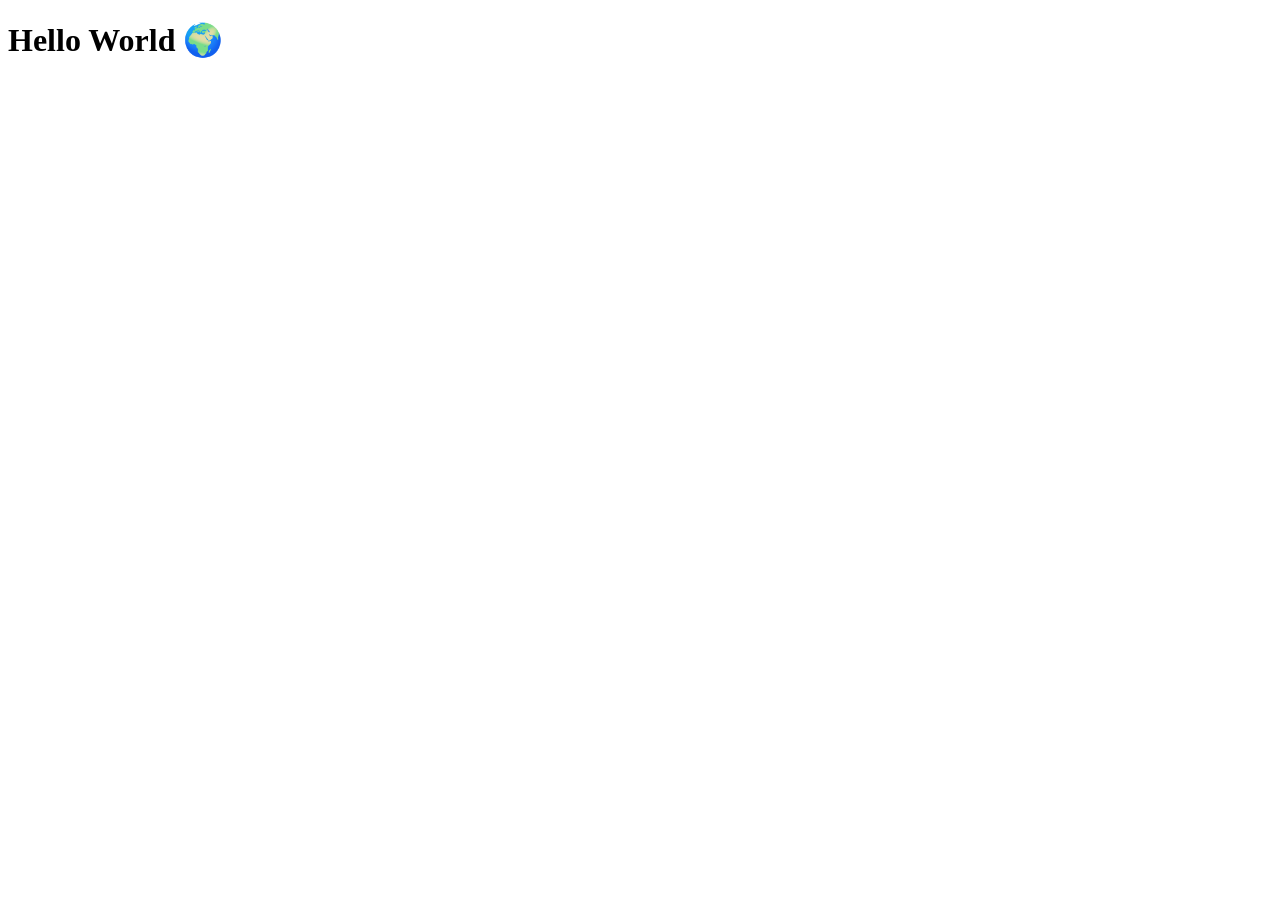
==== index.html @ 01136534 "first commit" ====
<!DOCTYPE html>
<html lang="en">
<head>
  <meta charset="UTF-8" />
  <meta name="viewport" content="width=device-width, initial-scale=1.0" />
  <title>My Web Project</title>
  <link rel="stylesheet" href="style.css" />
</head>
<body>
  <h1>Hello World 🌍</h1>
  <script src="script.js"></script>
</body>
</html>
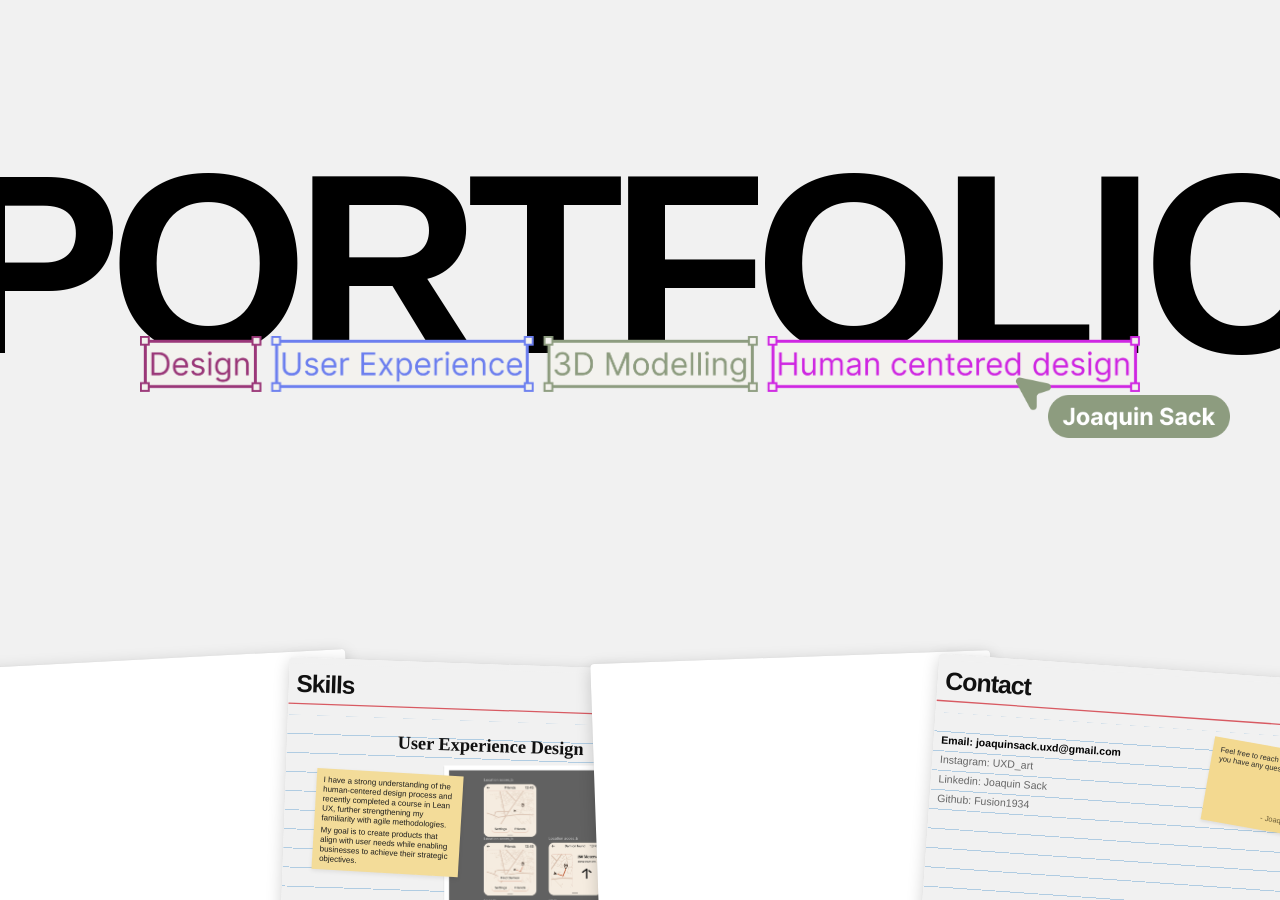
==== commit cd5eed7b: "index added" ====
--- a/index.html
+++ b/index.html
@@ -1,13 +1,68 @@
 <!DOCTYPE html>
 <html lang="en">
+
 <head>
-  <meta charset="UTF-8" />
-  <meta name="viewport" content="width=device-width, initial-scale=1.0" />
-  <title>My Web Project</title>
-  <link rel="stylesheet" href="style.css" />
+    <meta charset="UTF-8" />
+    <meta name="viewport" content="width=device-width, initial-scale=1.0" />
+    <title>Portfolio - Joaquin Sack</title>
+    <link rel="stylesheet" href="Style/style_base.css" />
+    <link rel="stylesheet" href="Style/style_start.css" />
 </head>
-<body>
-  <h1>Hello World 🌍</h1>
-  <script src="script.js"></script>
+
+<body class="start-body">
+    <main class="page start-page">
+        <div class="hero-container">
+            <h1 class="hero-title">PORTFOLIO</h1>
+            <div class="tags-container">
+                <!-- We use the Labels.png for the skill tags -->
+                <img src="Image/Labels.png" alt="Design, User Experience, 3D Modelling, Human centered design labels"
+                    class="tags-image" />
+
+                <!-- Independent Cursor Element -->
+                <div class="custom-cursor-label">
+                    <img src="Image/Group 3.png" alt="Joaquin Sack cursor" class="cursor-image" />
+                </div>
+            </div>
+        </div>
+
+        <div class="cards-container">
+            <a href="#" class="preview-card card-work logo-item" aria-label="Work Projects">
+                <span class="logo-label">Work</span>
+                <div class="card-inner">
+                    <!-- Left blank as a placeholder for a future site preview -->
+                </div>
+            </a>
+
+            <a href="Skills.html" class="preview-card card-skills logo-item" aria-label="Skills">
+                <span class="logo-label">Skills</span>
+                <div class="card-inner">
+                    <div class="iframe-wrapper">
+                        <iframe src="Skills.html" tabindex="-1" scrolling="no" aria-hidden="true"></iframe>
+                        <div class="iframe-overlay"></div>
+                    </div>
+                </div>
+            </a>
+
+            <a href="#" class="preview-card card-about logo-item" aria-label="About Me">
+                <span class="logo-label">About Me</span>
+                <div class="card-inner">
+                    <!-- Left blank as a placeholder for a future site preview -->
+                </div>
+            </a>
+
+            <a href="Contact.html" class="preview-card card-contact logo-item" aria-label="Contact">
+                <span class="logo-label">Contact</span>
+                <div class="card-inner">
+                    <div class="iframe-wrapper">
+                        <iframe src="Contact.html" tabindex="-1" scrolling="no" aria-hidden="true"></iframe>
+                        <div class="iframe-overlay"></div>
+                    </div>
+                </div>
+            </a>
+        </div>
+    </main>
+    <script src="Script/hover.js"></script>
+    <script src="Script/script_start.js"></script>
 </body>
-</html>+
+</html>
--- a/Style/style_base.css
+++ b/Style/style_base.css
@@ -0,0 +1,227 @@
+:root {
+  --paper: #f1f1f1;
+  --line: #b0cce2;
+  --ink: #111111;
+  --muted: #666666;
+  --accent: #d85a62;
+  --note: #f3d990;
+  --rule-gap: 60px;
+  --rule-thickness: 3px;
+  --rules-start: 180px;
+  --after-header-gap: 80px;
+}
+
+* {
+  box-sizing: border-box;
+}
+
+.page {
+  min-height: 100vh;
+  position: relative;
+  padding: 18px 24px 80px;
+  isolation: isolate;
+}
+
+.page::before {
+  content: "";
+  position: absolute;
+  left: 0;
+  right: 0;
+  top: var(--rules-start);
+  bottom: 0;
+  z-index: 0;
+  background-image: repeating-linear-gradient(
+    to bottom,
+    transparent 0 calc(var(--rule-gap) - var(--rule-thickness)),
+    var(--line) calc(var(--rule-gap) - var(--rule-thickness)) var(--rule-gap)
+  );
+}
+
+body {
+  margin: 0;
+  min-height: 100vh;
+  font-family: "Inter", "SF Pro Text", "SF Pro Display", -apple-system, BlinkMacSystemFont, "Segoe UI", sans-serif;
+  color: var(--ink);
+  background-color: var(--paper);
+}
+
+.contact-list,
+.note {
+  position: relative;
+  z-index: 1;
+}
+
+.top-bar {
+  display: grid;
+  grid-template-columns: 1fr auto;
+  align-items: center;
+  row-gap: 18px;
+  width: 100vw;
+  margin: 0 calc(50% - 50vw);
+  position: sticky;
+  top: 0;
+  z-index: 60;
+  background: var(--paper);
+  padding: 10px 24px 0;
+  padding-bottom: 0;
+}
+
+.top-bar > h1 {
+  grid-column: 1;
+  grid-row: 1;
+  margin: 0;
+  margin-top: 10px;
+  font-family: "Sora", "Avenir Next", "Trebuchet MS", sans-serif;
+  font-size: clamp(3rem, 6vw, 5rem);
+  line-height: 1;
+  letter-spacing: -0.04em;
+  font-weight: 600;
+}
+
+.top-bar > .close-button {
+  grid-column: 2;
+  grid-row: 1;
+}
+
+.top-bar > .accent-line {
+  grid-column: 1 / -1;
+  grid-row: 2;
+}
+
+.page > .top-bar + * {
+  margin-top: var(--after-header-gap);
+}
+
+.accent-line {
+  height: 4px;
+  background: var(--accent);
+  width: 100vw;
+  margin: 0 calc(50% - 50vw) 0;
+  padding-bottom: 0;
+}
+
+.close-button {
+  width: clamp(68px, 10vw, 96px);
+  aspect-ratio: 1;
+  border: 0;
+  border-radius: 50%;
+  background: #dcdcdc;
+  position: relative;
+  cursor: pointer;
+}
+
+.close-button span {
+  position: absolute;
+  top: 50%;
+  left: 50%;
+  width: 46%;
+  height: 4px;
+  background: #000000;
+  border-radius: 999px;
+  transform-origin: center;
+}
+
+.close-button span:first-child {
+  transform: translate(-50%, -50%) rotate(45deg);
+}
+
+.close-button span:last-child {
+  transform: translate(-50%, -50%) rotate(-45deg);
+}
+
+.contact-list a {
+  text-decoration: none;
+  color: var(--muted);
+  font-size: clamp(1.7rem, 2.55vw, 3rem);
+  line-height: 1;
+}
+
+.contact-list a.primary {
+  color: #000000;
+  font-weight: 700;
+}
+
+.note {
+  width: min(300px, 76vw);
+  min-height: 260px;
+  padding: 24px;
+  background: var(--note);
+  box-shadow: 0 6px 10px rgba(0, 0, 0, 0.08);
+  display: flex;
+  flex-direction: column;
+  justify-content: space-between;
+  font-size: clamp(1.45rem, 1.6vw, 2rem);
+  color: #2a2a2a;
+}
+
+.note,
+.note-card {
+  cursor: grab;
+  touch-action: none;
+}
+
+.note.is-dragging,
+.note-card.is-dragging {
+  cursor: grabbing;
+  user-select: none;
+  z-index: 120 !important;
+}
+
+.note > p {
+  margin: 0;
+}
+
+.signature {
+  text-align: right;
+  margin: 18px 0 0;
+  color: #6e5f39;
+}
+
+@media (max-width: 700px) {
+  .top-bar {
+    width: 100vw;
+    margin: 0 calc(50% - 50vw);
+    padding: 6px 0 8px;
+    padding-left: 14px;
+    padding-right: 14px;
+    padding-bottom: 0;
+    align-items: center;
+    row-gap: 12px;
+  }
+
+  .top-bar > h1 {
+    margin-top: 0;
+  }
+
+  .close-button {
+    width: 64px;
+  }
+
+  .contact-list a {
+    font-size: clamp(1.2rem, 7vw, 1.9rem);
+  }
+
+  .note {
+    width: min(300px, 88vw);
+    padding: 20px;
+  }
+
+  .signature {
+    margin-top: 14px;
+  }
+  
+  :root {
+    --rule-gap: 60px;
+    --rules-start: 124px;
+    --after-header-gap: 80px;
+  }
+
+  .page {
+    padding: 16px 14px 48px;
+  }
+
+  .accent-line {
+    margin: 0 calc(50% - 50vw) 0;
+  }
+
+}
--- a/Style/style_start.css
+++ b/Style/style_start.css
@@ -0,0 +1,347 @@
+.start-body {
+  overflow: hidden;
+  /* Prevent scrolling on the start page */
+  background-color: var(--paper);
+}
+
+.start-page {
+  display: flex;
+  flex-direction: column;
+  justify-content: flex-start;
+  /* Move content up */
+  align-items: center;
+  min-height: 100vh;
+  padding: 18vh 0 0 0;
+  /* Add top padding to position it well */
+  position: relative;
+  overflow: hidden;
+}
+
+/* Base page lines override for start page: no lines or different lines?
+   The image shows lines but they are very faint or absent in the main area.
+   Let's keep the --paper background. */
+.start-page::before {
+  display: none;
+  /* The reference image doesn't show the notebook lines on the background, only on cards */
+}
+
+/* --- Hero Section --- */
+
+.hero-container {
+  position: relative;
+  display: flex;
+  justify-content: center;
+  align-items: center;
+  width: 100vw;
+  /* Take full viewport width */
+  margin-top: 0;
+  /* Removed negative margin since we use flex-start now */
+  z-index: 10;
+}
+
+.hero-title {
+  font-family: "Helvetica Neue", Helvetica, Arial, sans-serif;
+  font-size: min(20vw, 260px);
+  /* Smaller size so it doesn't spill unreadably */
+  font-weight: 900;
+  letter-spacing: -0.05em;
+  /* Relax tracking slightly */
+  margin: 0;
+  color: #000;
+  line-height: 0.8;
+  text-transform: uppercase;
+  z-index: 1;
+  text-align: center;
+  white-space: nowrap;
+  margin-left: -2vw;
+  /* Slight spillover */
+  margin-right: -2vw;
+}
+
+/* --- Tags --- */
+
+.tags-container {
+  position: absolute;
+  bottom: -25px;
+  /* Overlap the bottom of PORTFOLIO */
+  left: 50%;
+  transform: translateX(-50%);
+  display: flex;
+  z-index: 2;
+  align-items: center;
+  justify-content: center;
+  width: 100%;
+}
+
+.tags-image {
+  max-width: clamp(300px, 100vw, 1000px);
+  height: auto;
+  pointer-events: none;
+}
+
+/* --- Custom Cursor Label --- */
+
+.custom-cursor-label {
+  position: absolute;
+  right: clamp(-10px, 5vw, 50px);
+  bottom: -50px;
+  z-index: 20;
+}
+
+.cursor-image {
+  max-width: clamp(150px, 18vw, 250px);
+  height: auto;
+  pointer-events: none;
+}
+
+/* --- Bottom Cards --- */
+
+.cards-container {
+  position: absolute;
+  bottom: -40px;
+  /* Bring them up slightly to see them */
+  left: 0;
+  display: flex;
+  justify-content: center;
+  align-items: flex-end;
+  gap: -30px;
+  /* Overlap cards heavily */
+  width: 100%;
+  z-index: 5;
+  pointer-events: none;
+}
+
+body.has-expanded-card .cards-container {
+  z-index: 10000;
+}
+
+/* Empty card styles for iframe previews */
+.preview-card {
+  position: relative;
+  width: clamp(260px, 35vw, 400px);
+  height: auto;
+  aspect-ratio: var(--preview-ratio, 16 / 9);
+  margin: 0 -40px;
+  /* Spread them out horizontally */
+  background-color: #ffffff;
+  /* Solid white background */
+  border-radius: 4px;
+  box-shadow: 0 4px 16px rgba(0, 0, 0, 0.18), 0 0 1px rgba(0, 0, 0, 0.1);
+  transition: transform 0.4s cubic-bezier(0.175, 0.885, 0.32, 1.275), z-index 0s;
+  transform-origin: bottom center;
+  cursor: pointer;
+  text-decoration: none;
+  color: inherit;
+  pointer-events: auto;
+  display: block;
+}
+
+/* Initial fan out rotations to match straight line desktop arrangement */
+.card-work {
+  transform: rotate(-3deg);
+  z-index: 1;
+}
+
+.card-skills {
+  transform: rotate(2deg) translateY(5px);
+  z-index: 2;
+}
+
+.card-about {
+  transform: rotate(-2deg) translateY(-2px);
+  z-index: 3;
+}
+
+.card-contact {
+  transform: rotate(4deg) translateY(8px);
+  z-index: 4;
+}
+
+/* Hover states */
+.preview-card:not(.is-expanded):hover {
+  z-index: 10;
+}
+
+.card-work:not(.is-expanded):hover {
+  transform: rotate(-1deg) translateY(-25px) scale(1.05);
+}
+
+.card-skills:not(.is-expanded):hover {
+  transform: rotate(0deg) translateY(-25px) scale(1.05);
+}
+
+.card-about:not(.is-expanded):hover {
+  transform: rotate(-1deg) translateY(-25px) scale(1.05);
+}
+
+.card-contact:not(.is-expanded):hover {
+  transform: rotate(1deg) translateY(-25px) scale(1.05);
+}
+
+/* Expanded State */
+.preview-card.is-expanded {
+  position: fixed;
+  top: 0;
+  left: 0;
+  width: 100vw;
+  height: 100vh;
+  max-width: none;
+  max-height: none;
+  margin: 0;
+  transform: none;
+  /* Remove rotation and translation */
+  border-radius: 0;
+  z-index: 9999;
+  cursor: default;
+  transition: none;
+}
+
+/* When expanded, the red line vanishes to reveal the full page cleanly */
+.preview-card.is-expanded::before {
+  opacity: 0;
+  transition: opacity 0.2s ease;
+}
+
+/* Card Inner Styling */
+.card-inner {
+  width: 100%;
+  height: 100%;
+  display: flex;
+  flex-direction: column;
+  position: relative;
+  overflow: hidden;
+  /* Ensure content doesn't spill out of rounded corners */
+  border-radius: inherit;
+}
+
+/* --- Iframe Previews --- */
+
+.iframe-wrapper {
+  position: absolute;
+  top: 0;
+  left: 0;
+  width: 100vw;
+  height: 100vh;
+  transform: scale(var(--preview-scale, 0.25));
+  transform-origin: top left;
+  z-index: 1;
+  pointer-events: none;
+  /* Prevent interaction with iframe content */
+  background-color: var(--paper);
+  transition: transform 520ms cubic-bezier(0.86, 0, 0.07, 1);
+}
+
+.preview-card.is-expanded .iframe-wrapper {
+  transform: scale(1);
+}
+
+.iframe-wrapper iframe {
+  width: 100%;
+  height: 100%;
+  border: none;
+  background: var(--paper);
+}
+
+/* Ensure the iframe body is transparent to reveal the notebook background */
+.iframe-wrapper iframe html,
+.iframe-wrapper iframe body {
+  background: transparent !important;
+}
+
+/* Overlay to completely block iframe interaction and ensure hover works on the a tag */
+.iframe-overlay {
+  position: absolute;
+  top: 0;
+  left: 0;
+  width: 100%;
+  height: 100%;
+  z-index: 10;
+  background: transparent;
+}
+
+/* Remove CSS defined blue lines for placeholders since we used gradient background */
+.blue-line {
+  display: none;
+}
+
+/* --- Responsive Adjustments --- */
+
+@media (max-width: 800px) {
+  .start-body {
+    overflow-x: hidden;
+    overflow-y: auto;
+  }
+
+  .start-page {
+    padding-bottom: 32px;
+  }
+
+  .tags-container {
+    width: 90%;
+    bottom: -15px;
+  }
+
+  .tags-image {
+    max-width: clamp(260px, 88vw, 760px);
+  }
+
+  .custom-cursor-label {
+    right: 0px;
+    bottom: -30px;
+  }
+
+  .cursor-image {
+    max-width: clamp(130px, 16vw, 220px);
+  }
+
+  .preview-card {
+    width: min(92vw, 420px);
+    margin: 0;
+  }
+
+  .cards-container {
+    position: relative;
+    bottom: auto;
+    left: auto;
+    margin-top: 56px;
+    flex-direction: column;
+    align-items: center;
+    gap: 14px;
+  }
+
+  .card-work,
+  .card-skills,
+  .card-about,
+  .card-contact {
+    transform: none;
+  }
+}
+
+/* --- hover.js Tooltip Styles --- */
+.logo-label {
+  display: none;
+}
+
+.mouse-logo-tooltip {
+  position: fixed;
+  left: 0;
+  top: 0;
+  transform: translate3d(-9999px, -9999px, 0);
+  background: #ffffff;
+  color: #202020;
+  border: 2px solid rgba(0, 0, 0, 0.12);
+  border-radius: 10px;
+  padding: 8px 12px;
+  font-size: 0.95rem;
+  font-weight: 700;
+  white-space: nowrap;
+  box-shadow: 0 8px 14px rgba(0, 0, 0, 0.12);
+  pointer-events: none;
+  opacity: 0;
+  transition: opacity 120ms ease;
+  z-index: 9999;
+}
+
+.mouse-logo-tooltip.is-visible {
+  opacity: 1;
+}
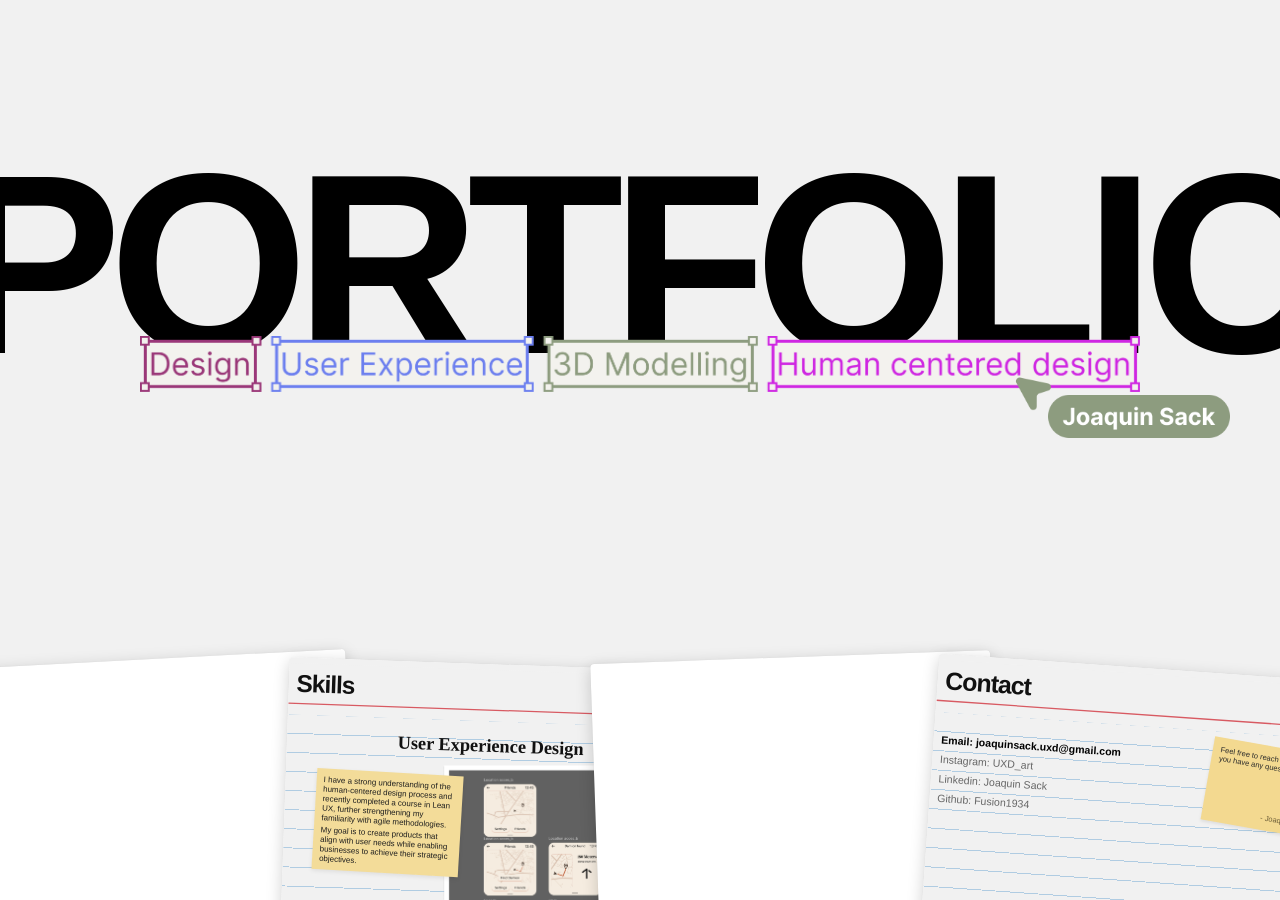
==== commit 5a385c29: "New cursor" ====
--- a/index.html
+++ b/index.html
@@ -63,6 +63,7 @@
     </main>
     <script src="Script/hover.js"></script>
     <script src="Script/script_start.js"></script>
+    <script src="Script/cursor.js"></script>
 </body>
 
 </html>
--- a/Style/style_base.css
+++ b/Style/style_base.css
@@ -15,14 +15,30 @@
   box-sizing: border-box;
 }
 
-.page {
+html,
+body {
+  overflow-x: hidden;
+  overflow-y: auto;
+}
+
+body {
+  margin: 0;
+  min-height: 100vh;
+  font-family: "Inter", "SF Pro Text", "SF Pro Display", -apple-system, BlinkMacSystemFont, "Segoe UI", sans-serif;
+  color: var(--ink);
+  background-color: var(--paper);
+}
+
+.page,
+.skills-page {
   min-height: 100vh;
   position: relative;
   padding: 18px 24px 80px;
   isolation: isolate;
 }
 
-.page::before {
+.page::before,
+.skills-page::before {
   content: "";
   position: absolute;
   left: 0;
@@ -37,14 +53,6 @@
   );
 }
 
-body {
-  margin: 0;
-  min-height: 100vh;
-  font-family: "Inter", "SF Pro Text", "SF Pro Display", -apple-system, BlinkMacSystemFont, "Segoe UI", sans-serif;
-  color: var(--ink);
-  background-color: var(--paper);
-}
-
 .contact-list,
 .note {
   position: relative;
@@ -63,7 +71,6 @@
   z-index: 60;
   background: var(--paper);
   padding: 10px 24px 0;
-  padding-bottom: 0;
 }
 
 .top-bar > h1 {
@@ -97,7 +104,6 @@
   background: var(--accent);
   width: 100vw;
   margin: 0 calc(50% - 50vw) 0;
-  padding-bottom: 0;
 }
 
 .close-button {
@@ -177,14 +183,39 @@
   color: #6e5f39;
 }
 
+.logo-label {
+  display: none;
+}
+
+.mouse-logo-tooltip {
+  position: fixed;
+  left: 0;
+  top: 0;
+  transform: translate3d(-9999px, -9999px, 0);
+  background: #ffffff;
+  color: #202020;
+  border: 2px solid rgba(0, 0, 0, 0.12);
+  border-radius: 10px;
+  padding: 8px 12px;
+  font-size: 0.95rem;
+  font-weight: 700;
+  white-space: nowrap;
+  box-shadow: 0 8px 14px rgba(0, 0, 0, 0.12);
+  pointer-events: none;
+  opacity: 0;
+  transition: opacity 120ms ease;
+  z-index: 200;
+}
+
+.mouse-logo-tooltip.is-visible {
+  opacity: 1;
+}
+
 @media (max-width: 700px) {
   .top-bar {
     width: 100vw;
     margin: 0 calc(50% - 50vw);
-    padding: 6px 0 8px;
-    padding-left: 14px;
-    padding-right: 14px;
-    padding-bottom: 0;
+    padding: 6px 14px 0;
     align-items: center;
     row-gap: 12px;
   }
@@ -209,7 +240,7 @@
   .signature {
     margin-top: 14px;
   }
-  
+
   :root {
     --rule-gap: 60px;
     --rules-start: 124px;
@@ -223,5 +254,4 @@
   .accent-line {
     margin: 0 calc(50% - 50vw) 0;
   }
-
-}
+}
--- a/Style/style_start.css
+++ b/Style/style_start.css
@@ -1,7 +1,7 @@
 .start-body {
   overflow: hidden;
-  /* Prevent scrolling on the start page */
-  background-color: var(--paper);
+  background-image: url("../Image/Background.png");
+  background-size: 100% 100%;
 }
 
 .start-page {
@@ -228,11 +228,6 @@
   pointer-events: none;
   /* Prevent interaction with iframe content */
   background-color: var(--paper);
-  transition: transform 520ms cubic-bezier(0.86, 0, 0.07, 1);
-}
-
-.preview-card.is-expanded .iframe-wrapper {
-  transform: scale(1);
 }
 
 .iframe-wrapper iframe {
@@ -317,31 +312,7 @@
   }
 }
 
-/* --- hover.js Tooltip Styles --- */
-.logo-label {
-  display: none;
-}
-
+/* Tooltip needs to sit above expanded cards on the start page */
 .mouse-logo-tooltip {
-  position: fixed;
-  left: 0;
-  top: 0;
-  transform: translate3d(-9999px, -9999px, 0);
-  background: #ffffff;
-  color: #202020;
-  border: 2px solid rgba(0, 0, 0, 0.12);
-  border-radius: 10px;
-  padding: 8px 12px;
-  font-size: 0.95rem;
-  font-weight: 700;
-  white-space: nowrap;
-  box-shadow: 0 8px 14px rgba(0, 0, 0, 0.12);
-  pointer-events: none;
-  opacity: 0;
-  transition: opacity 120ms ease;
   z-index: 9999;
 }
-
-.mouse-logo-tooltip.is-visible {
-  opacity: 1;
-}
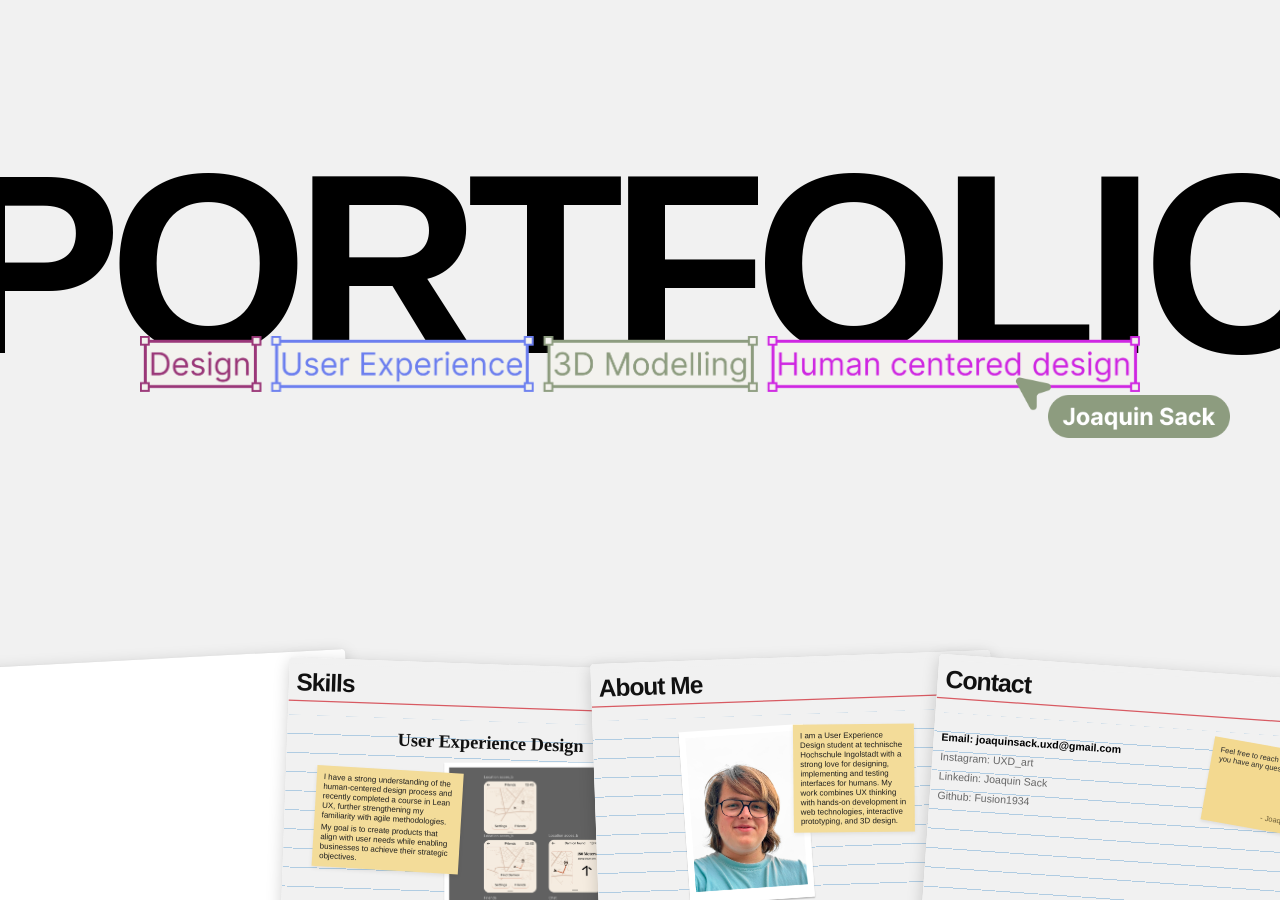
==== commit 1e4b6e21: "About.html" ====
--- a/index.html
+++ b/index.html
@@ -43,10 +43,13 @@
                 </div>
             </a>
 
-            <a href="#" class="preview-card card-about logo-item" aria-label="About Me">
+            <a href="About.html" class="preview-card card-about logo-item" aria-label="About Me">
                 <span class="logo-label">About Me</span>
                 <div class="card-inner">
-                    <!-- Left blank as a placeholder for a future site preview -->
+                    <div class="iframe-wrapper">
+                        <iframe src="About.html" tabindex="-1" scrolling="no" aria-hidden="true"></iframe>
+                        <div class="iframe-overlay"></div>
+                    </div>
                 </div>
             </a>
 
